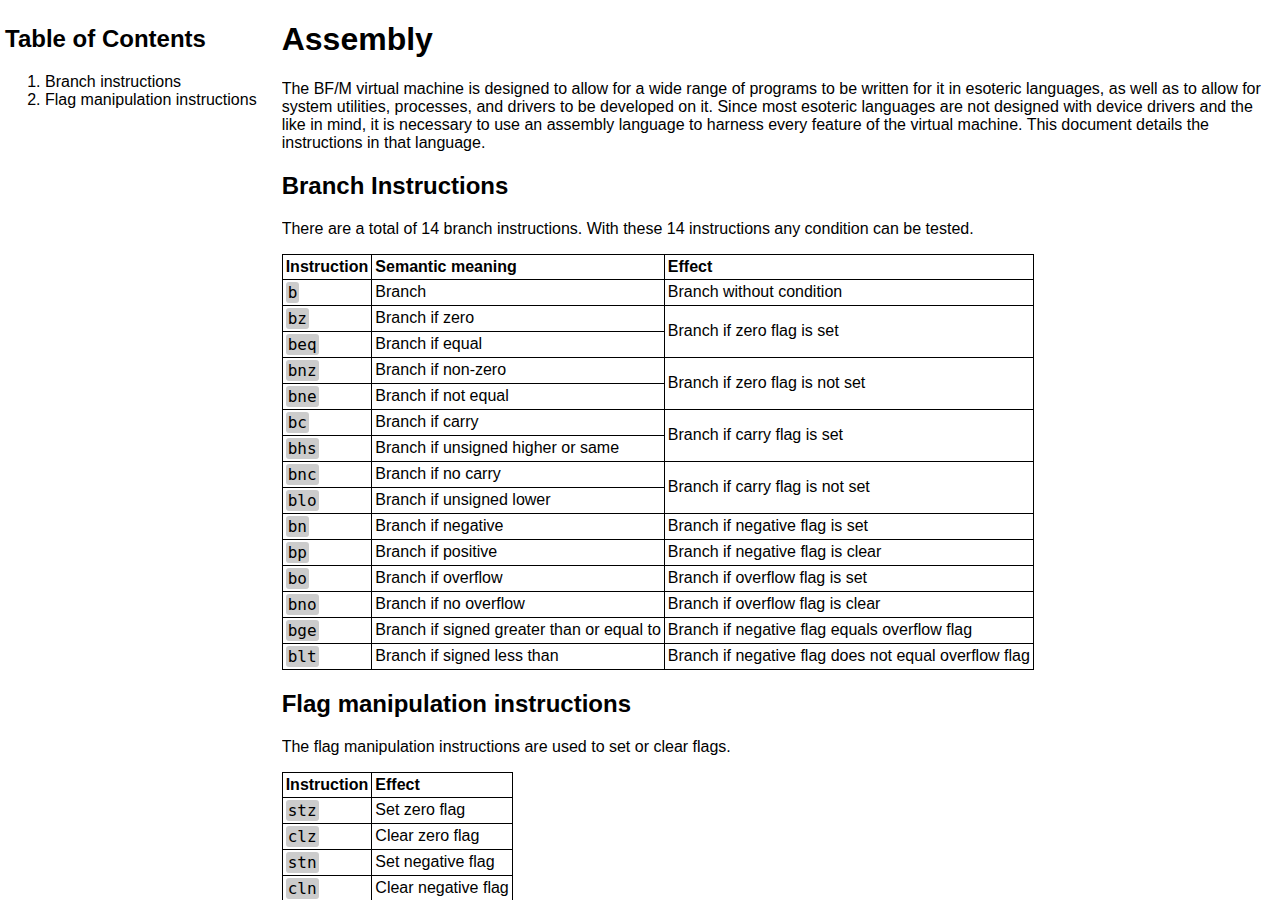
==== docs/asm.html @ 34627347 "Added more instructions and began documenting assembly" ====
<!DOCTYPE html>
<html>
	<head>
		<title>Assembly Docs</title>
		<link rel="stylesheet" type="text/css" href="docs.css" />
	</head>
	<body>
		<div class="toc">
			<h2>Table of Contents</h2>
			<ol>
				<li>Branch instructions</li>
				<li>Flag manipulation instructions</li>
			</ol>
		</div>
		<main>
			<h1>Assembly</h1>
			<p>
				The BF/M virtual machine is designed to allow for a wide range of programs to
				be written for it in esoteric languages, as well as to allow for system utilities,
				processes, and drivers to be developed on it. Since most esoteric languages are not
				designed with device drivers and the like in mind, it is necessary to use an assembly
				language to harness every feature of the virtual machine. This document details the
				instructions in that language.
			</p>

			<h2>Branch Instructions</h2>
			<p>
				There are a total of 14 branch instructions. With these 14 instructions any condition
				can be tested.
			</p>

			<table>
				<tr>
					<th>Instruction</th>
					<th>Semantic meaning</th>
					<th>Effect</th>
				</tr>
				<tr>
					<td><code>b</code></td>
					<td>Branch</td>
					<td>Branch without condition</td>
				</tr>

				<tr>
					<td><code>bz</code></td>
					<td>Branch if zero</td>
					<td rowspan="2">Branch if zero flag is set</td>
				</tr>
				<tr>
					<td><code>beq</code></td>
					<td>Branch if equal</td>
				</tr>

				<tr>
					<td><code>bnz</code></td>
					<td>Branch if non-zero</td>
					<td rowspan="2">Branch if zero flag is not set</td>
				</tr>
				<tr>
					<td><code>bne</code></td>
					<td>Branch if not equal</td>
				</tr>

				<tr>
					<td><code>bc</code></td>
					<td>Branch if carry</td>
					<td rowspan="2">Branch if carry flag is set</td>
				</tr>
				<tr>
					<td><code>bhs</code></td>
					<td>Branch if unsigned higher or same</td>
				</tr>

				<tr>
					<td><code>bnc</code></td>
					<td>Branch if no carry</td>
					<td rowspan="2">Branch if carry flag is not set</td>
				</tr>
				<tr>
					<td><code>blo</code></td>
					<td>Branch if unsigned lower</td>
				</tr>

				<tr>
					<td><code>bn</code></td>
					<td>Branch if negative</td>
					<td>Branch if negative flag is set</td>
				</tr>

				<tr>
					<td><code>bp</code></td>
					<td>Branch if positive</td>
					<td>Branch if negative flag is clear</td>
				</tr>

				<tr>
					<td><code>bo</code></td>
					<td>Branch if overflow</td>
					<td>Branch if overflow flag is set</td>
				</tr>

				<tr>
					<td><code>bno</code></td>
					<td>Branch if no overflow</td>
					<td>Branch if overflow flag is clear</td>
				</tr>

				<tr>
					<td><code>bge</code></td>
					<td>Branch if signed greater than or equal to</td>
					<td>Branch if negative flag equals overflow flag</td>
				</tr>

				<tr>
					<td><code>blt</code></td>
					<td>Branch if signed less than</td>
					<td>Branch if negative flag does not equal overflow flag</td>
				</tr>
			</table>

			<h2>Flag manipulation instructions</h2>
			<p>
				The flag manipulation instructions are used to set or clear flags.
			</p>

			<table>
				<tr>
					<th>Instruction</th>
					<th>Effect</th>
				</tr>
				<tr>
					<td><code>stz</code></td>
					<td>Set zero flag</td>
				</tr>
				<tr>
					<td><code>clz</code></td>
					<td>Clear zero flag</td>
				</tr>
				<tr>
					<td><code>stn</code></td>
					<td>Set negative flag</td>
				</tr>
				<tr>
					<td><code>cln</code></td>
					<td>Clear negative flag</td>
				</tr>
				<tr>
					<td><code>stc</code></td>
					<td>Set carry flag</td>
				</tr>
				<tr>
					<td><code>clc</code></td>
					<td>Clear carry flag</td>
				</tr>
				<tr>
					<td><code>sto</code></td>
					<td>Set overflow flag</td>
				</tr>
				<tr>
					<td><code>clo</code></td>
					<td>Clear overflow flag</td>
				</tr>
			</table>
		</main>
	</body>
</html>
---- docs/docs.css ----
body {
	margin: 0;
	padding: 0;

	font-family: sans-serif;
	display: grid;
	column-gap: 20px;
	overflow: hidden;
}

div.toc {
	padding: 5px;

	position: relative;
	grid-column: 1;
	overflow-y: scroll;
}

main {
	grid-column: 2;

	overflow-y: scroll;

	height: 100vh;
}

/* inline styles */

a {
	color: #007fdd;
	text-decoration-color: #007fdd00;

	transition: text-decoration-color 100ms linear;
}

a:visited {
	color: #8f00dd;
}

a:hover {
	text-decoration-color: #007fddff;
}

a:visited:hover {
	text-decoration-color: #8f00ddff;
}

code {
	padding: 1px 2px;
	border-radius: 3px;

	background-color: #ccc;
	font-size: large;
}

/* Tables */
table {
	border-collapse: collapse;
}


table th, table td {
	border: 1px solid black;
	padding: 3px;
	text-align: left;
}
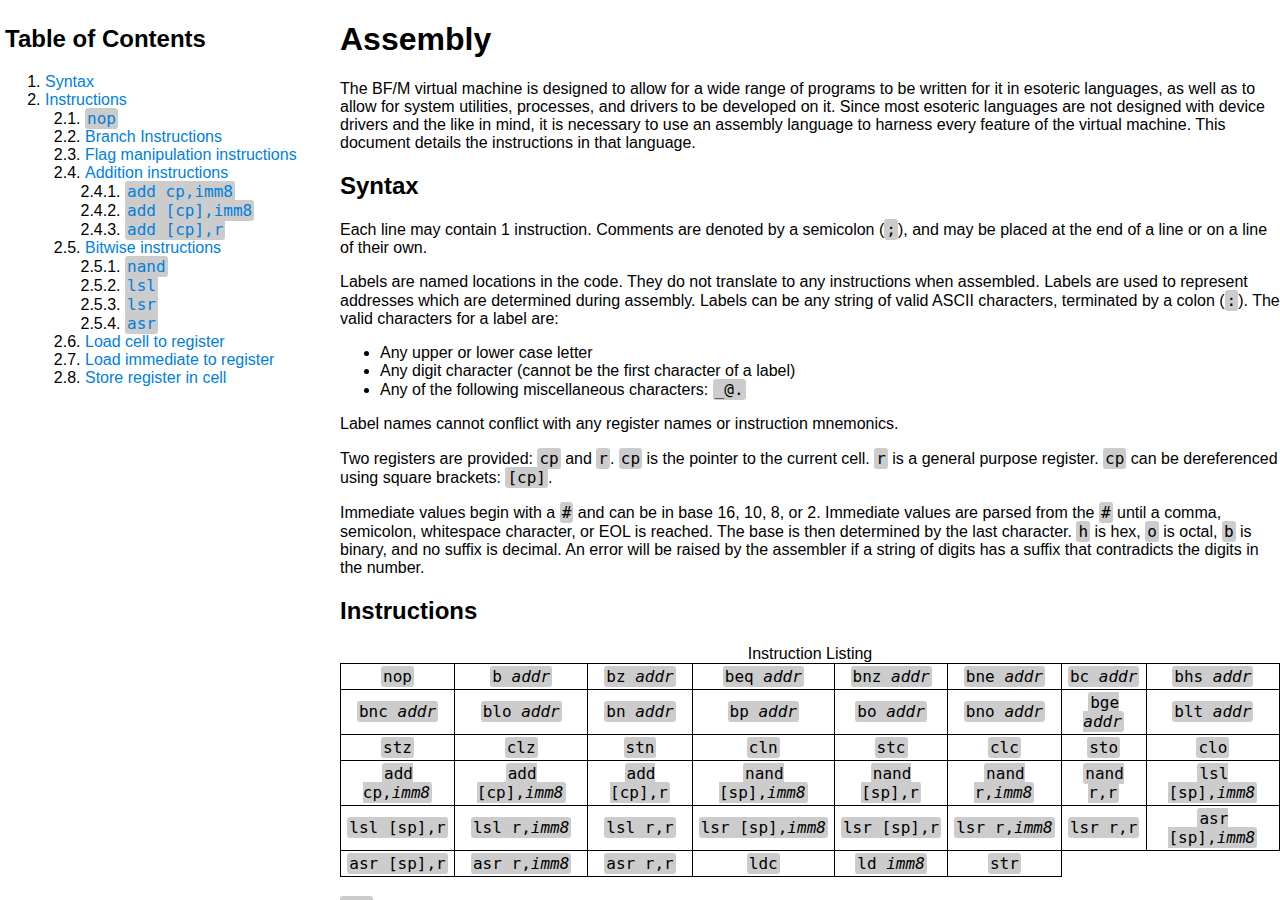
==== commit 8b391134: "Wrote a js library bc i felt like it" ====
--- a/docs/asm.html
+++ b/docs/asm.html
@@ -3,17 +3,12 @@
 	<head>
 		<title>Assembly Docs</title>
 		<link rel="stylesheet" type="text/css" href="docs.css" />
+		<script src="toc.js"></script>
 	</head>
 	<body>
-		<div class="toc">
-			<h2>Table of Contents</h2>
-			<ol>
-				<li>Branch instructions</li>
-				<li>Flag manipulation instructions</li>
-			</ol>
-		</div>
+		<div id="toc"></div>
 		<main>
-			<h1>Assembly</h1>
+			<h1 class="toc-exclude">Assembly</h1>
 			<p>
 				The BF/M virtual machine is designed to allow for a wide range of programs to
 				be written for it in esoteric languages, as well as to allow for system utilities,
@@ -23,7 +18,107 @@
 				instructions in that language.
 			</p>
 
-			<h2>Branch Instructions</h2>
+			<h2>Syntax</h2>
+			<p>
+				Each line may contain 1 instruction. Comments are denoted by a semicolon
+				(<code>;</code>), and may be placed at the end of a line or on a line of their own.
+			</p>
+			<p>
+				Labels are named locations in the code. They do not translate to any instructions
+				when assembled. Labels are used to represent addresses which are determined during
+				assembly. Labels can be any string of valid ASCII characters, terminated by a
+				colon (<code>:</code>). The valid characters for a label are:
+			</p>
+			<ul>
+				<li>Any upper or lower case letter</li>
+				<li>Any digit character (cannot be the first character of a label)</li>
+				<li>Any of the following miscellaneous characters: <code>_@.</code></li>
+			</ul>
+			<p>Label names cannot conflict with any register names or instruction mnemonics.</p>
+			<p>
+				Two registers are provided: <code>cp</code> and <code>r</code>. <code>cp</code> is
+				the pointer to the current cell. <code>r</code> is a general purpose register.
+				<code>cp</code> can be dereferenced using square brackets: <code>[cp]</code>.
+			</p>
+			<p>
+				Immediate values begin with a <code>#</code> and can be in base 16, 10, 8, or 2.
+				Immediate values are parsed from the <code>#</code> until a comma, semicolon,
+				whitespace character, or EOL is reached. The base is then determined by the last
+				character. <code>h</code> is hex, <code>o</code> is octal, <code>b</code> is
+				binary, and no suffix is decimal. An error will be raised by the assembler if a
+				string of digits has a suffix that contradicts the digits in the number.
+			</p>
+
+			<h2>Instructions</h2>
+
+			<table class="center">
+				<caption>Instruction Listing</caption>
+				<tr>
+					<td><code>nop</code></td>
+					<td><code>b <i>addr</i></code></td>
+					<td><code>bz <i>addr</i></code></td>
+					<td><code>beq <i>addr</i></code></td>
+					<td><code>bnz <i>addr</i></code></td>
+					<td><code>bne <i>addr</i></code></td>
+					<td><code>bc <i>addr</i></code></td>
+					<td><code>bhs <i>addr</i></code></td>
+				</tr>
+				<tr>
+					<td><code>bnc <i>addr</i></code></td>
+					<td><code>blo <i>addr</i></code></td>
+					<td><code>bn <i>addr</i></code></td>
+					<td><code>bp <i>addr</i></code></td>
+					<td><code>bo <i>addr</i></code></td>
+					<td><code>bno <i>addr</i></code></td>
+					<td><code>bge <i>addr</i></code></td>
+					<td><code>blt <i>addr</i></code></td>
+				</tr>
+				<tr>
+					<td><code>stz</code></td>
+					<td><code>clz</code></td>
+					<td><code>stn</code></td>
+					<td><code>cln</code></td>
+					<td><code>stc</code></td>
+					<td><code>clc</code></td>
+					<td><code>sto</code></td>
+					<td><code>clo</code></td>
+				</tr>
+				<tr>
+					<td><code>add cp,<i>imm8</i></code></td>
+					<td><code>add [cp],<i>imm8</i></code></td>
+					<td><code>add [cp],r</code></td>
+					<td><code>nand [sp],<i>imm8</i></code></td>
+					<td><code>nand [sp],r</code></td>
+					<td><code>nand r,<i>imm8</i></code></td>
+					<td><code>nand r,r</code></td>
+					<td><code>lsl [sp],<i>imm8</i></code></td>
+				</tr>
+				<tr>
+					<td><code>lsl [sp],r</code></td>
+					<td><code>lsl r,<i>imm8</i></code></td>
+					<td><code>lsl r,r</code></td>
+					<td><code>lsr [sp],<i>imm8</i></code></td>
+					<td><code>lsr [sp],r</code></td>
+					<td><code>lsr r,<i>imm8</i></code></td>
+					<td><code>lsr r,r</code></td>
+					<td><code>asr [sp],<i>imm8</i></code></td>
+				</tr>
+				<tr>
+					<td><code>asr [sp],r</code></td>
+					<td><code>asr r,<i>imm8</i></code></td>
+					<td><code>asr r,r</code></td>
+					<td><code>ldc</code></td>
+					<td><code>ld <i>imm8</i></code></td>
+					<td><code>str</code></td>
+				</tr>
+			</table>
+
+			<h3><code>nop</code></h3>
+			<p>
+				Does nothing.
+			</p>
+
+			<h3>Branch Instructions</h3>
 			<p>
 				There are a total of 14 branch instructions. With these 14 instructions any condition
 				can be tested.
@@ -118,7 +213,7 @@
 				</tr>
 			</table>
 
-			<h2>Flag manipulation instructions</h2>
+			<h3>Flag manipulation instructions</h3>
 			<p>
 				The flag manipulation instructions are used to set or clear flags.
 			</p>
@@ -161,6 +256,107 @@
 					<td>Clear overflow flag</td>
 				</tr>
 			</table>
+
+			<h3>Addition instructions</h3>
+
+			<h4><code>add cp,imm8</code></h4>
+			<p>
+				Adds a signed 8-bit immediate value to the cell pointer.
+			</p>
+
+			<h4><code>add [cp],imm8</code></h4>
+			<p>
+				Adds a signed 8-bit immediate value to the current cell.
+			</p>
+
+			<h4><code>add [cp],r</code></h4>
+			<p>
+				Adds <code>r</code> to current cell.
+			</p>
+
+			<h3>Bitwise instructions</h3>
+			<p>
+				There are four bitwise instructions: <span title="Really i only needed to give you NAND but i chose to be kind and not force you to implement bit shifts with NAND instructions">
+				NAND, left shift, logical right shift, and arithmetic right shift.</span>
+			</p>
+			<p>
+				All bitwise instructions take two operands. The first operand is the left hand operand
+				and the destination of the operation. It can be either <code>[sp]</code> or
+				<code>r</code>. The second operand is the right hand operand, and may be either
+				<code>r</code> or an immediate byte.
+			</p>
+
+			<h4><code>nand</code></h4>
+			<p>
+				The <code>nand</code> instruction performs a bitwise NAND.
+			</p>
+
+			<table>
+				<caption>NAND truth table</caption>
+				<tr>
+					<th>Input A</th>
+					<th>Input B</th>
+					<th>Output</th>
+				</tr>
+				<tr>
+					<td><code>0</code></td>
+					<td><code>0</code></td>
+					<td><code>1</code></td>
+				</tr>
+				<tr>
+					<td><code>0</code></td>
+					<td><code>1</code></td>
+					<td><code>1</code></td>
+				</tr>
+				<tr>
+					<td><code>1</code></td>
+					<td><code>0</code></td>
+					<td><code>1</code></td>
+				</tr>
+				<tr>
+					<td><code>1</code></td>
+					<td><code>1</code></td>
+					<td><code>0</code></td>
+				</tr>
+			</table>
+
+			<p>
+				The NAND gate is a universal logic gate, and thus the <code>nand</code> instruction
+				can be used to construct any other logic instruction. See
+				<a target="_blank" href="https://en.wikipedia.org/wiki/NAND_logic#Making_other_gates_by_using_NAND_gates">here</a>
+				for details on making other gates using NAND.
+			</p>
+
+			<h4><code>lsl</code></h4>
+			<p>
+				The <code>lsl</code> instruction performs a logical left shift.
+			</p>
+
+			<h4><code>lsr</code></h4>
+			<p>
+				The <code>lsr</code> instruction performs a logical right shift.
+			</p>
+
+			<h4><code>asr</code></h4>
+			<p>
+				The <code>asr</code> instruction performs an arithmetic right shift.
+			</p>
+
+			<h3>Load cell to register</h3>
+			<p>
+				The <code>ldc</code> instruction loads the value in the current cell into
+				<code>r</code>.
+			</p>
+
+			<h3>Load immediate to register</h3>
+			<p>
+				The <code>ld</code> instruction loads an immediate byte into <code>r</code>.
+			</p>
+
+			<h3>Store register in cell</h3>
+			<p>
+				The <code>str</code> instruction stores <code>r</code> in the current cell.
+			</p>
 		</main>
 	</body>
 </html>--- a/docs/docs.css
+++ b/docs/docs.css
@@ -3,17 +3,11 @@
 	padding: 0;
 
 	font-family: sans-serif;
+	overflow: hidden;
+
 	display: grid;
+	grid-template-columns: 20rem 1fr;
 	column-gap: 20px;
-	overflow: hidden;
-}
-
-div.toc {
-	padding: 5px;
-
-	position: relative;
-	grid-column: 1;
-	overflow-y: scroll;
 }
 
 main {
@@ -58,9 +52,33 @@
 	border-collapse: collapse;
 }
 
-
 table th, table td {
 	border: 1px solid black;
 	padding: 3px;
 	text-align: left;
 }
+
+table.center th, table.center td {
+	text-align: center;
+}
+
+/* Table of contents */
+#toc {
+	padding: 5px;
+
+	position: relative;
+	grid-column: 1;
+	overflow-y: scroll;
+}
+
+#toc ol {
+	counter-reset: subsections;
+}
+
+#toc li {
+	counter-increment: subsections;
+}
+
+#toc li::marker {
+	content: counters(subsections, ".") ". ";
+}
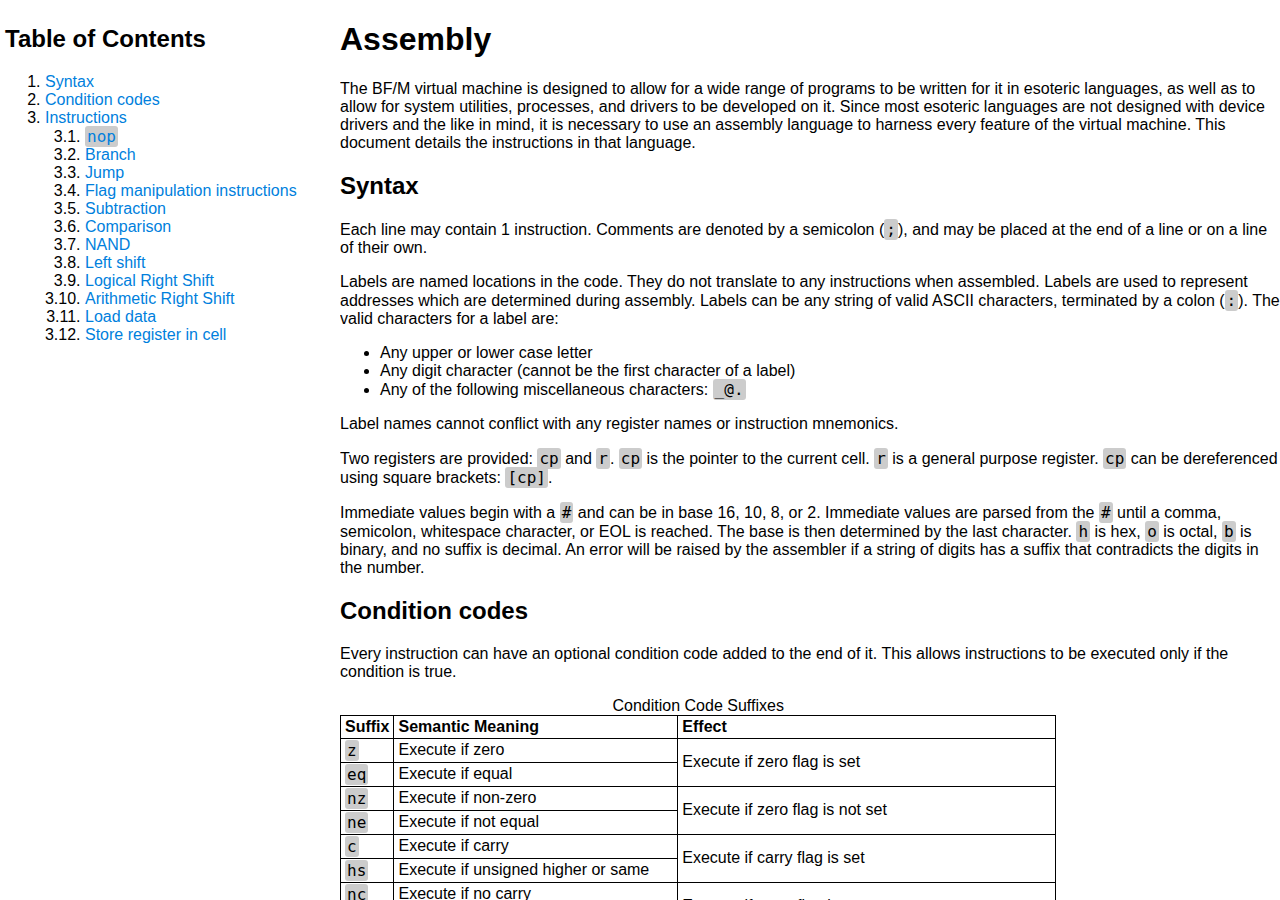
==== commit b9cbd5a3: "Redesigned virtual machine and assembly language" ====
--- a/docs/asm.html
+++ b/docs/asm.html
@@ -49,6 +49,97 @@
 				string of digits has a suffix that contradicts the digits in the number.
 			</p>
 
+			<h2>Condition codes</h2>
+			<p>
+				Every instruction can have an optional condition code added to
+				the end of it. This allows instructions to be executed only if
+				the condition is true.
+			</p>
+
+			<table>
+				<caption>Condition Code Suffixes</caption>
+				<tr>
+					<th>Suffix</th>
+					<th>Semantic Meaning</th>
+					<th>Effect</th>
+				</tr>
+				<tr>
+					<td><code>z</code></td>
+					<td>Execute if zero</td>
+					<td rowspan="2">Execute if zero flag is set</td>
+				</tr>
+				<tr>
+					<td><code>eq</code></td>
+					<td>Execute if equal</td>
+				</tr>
+
+				<tr>
+					<td><code>nz</code></td>
+					<td>Execute if non-zero</td>
+					<td rowspan="2">Execute if zero flag is not set</td>
+				</tr>
+				<tr>
+					<td><code>ne</code></td>
+					<td>Execute if not equal</td>
+				</tr>
+
+				<tr>
+					<td><code>c</code></td>
+					<td>Execute if carry</td>
+					<td rowspan="2">Execute if carry flag is set</td>
+				</tr>
+				<tr>
+					<td><code>hs</code></td>
+					<td>Execute if unsigned higher or same</td>
+				</tr>
+
+				<tr>
+					<td><code>nc</code></td>
+					<td>Execute if no carry</td>
+					<td rowspan="2">Execute if carry flag is not set</td>
+				</tr>
+				<tr>
+					<td><code>lo</code></td>
+					<td>Execute if unsigned lower</td>
+				</tr>
+
+				<tr>
+					<td><code>n</code></td>
+					<td>Execute if negative</td>
+					<td>Execute if negative flag is set</td>
+				</tr>
+
+				<tr>
+					<td><code>p</code></td>
+					<td>Execute if positive</td>
+					<td>Execute if negative flag is not set</td>
+				</tr>
+
+				<tr>
+					<td><code>o</code></td>
+					<td>Execute if overflow</td>
+					<td>Execute if overflow flag is set</td>
+				</tr>
+
+				<tr>
+					<td><code>no</code></td>
+					<td>Execute if no overflow</td>
+					<td>Execute if overflow flag is not set</td>
+				</tr>
+
+				<tr>
+					<td><code>ge</code></td>
+					<td>Execute if signed greater than or equal</td>
+					<td>Execute if negative flag equals overflow flag</td>
+				</tr>
+
+				<tr>
+					<td><code>lt</code></td>
+					<td>Execute if signed less than</td>
+					<td>Execute if negative flag does not equal overflow flag</td>
+				</tr>
+			</table>
+
 			<h2>Instructions</h2>
 
 			<table class="center">
@@ -115,105 +206,39 @@
 
 			<h3><code>nop</code></h3>
 			<p>
-				Does nothing.
-			</p>
-
-			<h3>Branch Instructions</h3>
-			<p>
-				There are a total of 14 branch instructions. With these 14 instructions any condition
-				can be tested.
-			</p>
-
-			<table>
-				<tr>
-					<th>Instruction</th>
-					<th>Semantic meaning</th>
-					<th>Effect</th>
-				</tr>
-				<tr>
-					<td><code>b</code></td>
-					<td>Branch</td>
-					<td>Branch without condition</td>
-				</tr>
-
-				<tr>
-					<td><code>bz</code></td>
-					<td>Branch if zero</td>
-					<td rowspan="2">Branch if zero flag is set</td>
-				</tr>
-				<tr>
-					<td><code>beq</code></td>
-					<td>Branch if equal</td>
-				</tr>
-
-				<tr>
-					<td><code>bnz</code></td>
-					<td>Branch if non-zero</td>
-					<td rowspan="2">Branch if zero flag is not set</td>
-				</tr>
-				<tr>
-					<td><code>bne</code></td>
-					<td>Branch if not equal</td>
-				</tr>
-
-				<tr>
-					<td><code>bc</code></td>
-					<td>Branch if carry</td>
-					<td rowspan="2">Branch if carry flag is set</td>
-				</tr>
-				<tr>
-					<td><code>bhs</code></td>
-					<td>Branch if unsigned higher or same</td>
-				</tr>
-
-				<tr>
-					<td><code>bnc</code></td>
-					<td>Branch if no carry</td>
-					<td rowspan="2">Branch if carry flag is not set</td>
-				</tr>
-				<tr>
-					<td><code>blo</code></td>
-					<td>Branch if unsigned lower</td>
-				</tr>
-
-				<tr>
-					<td><code>bn</code></td>
-					<td>Branch if negative</td>
-					<td>Branch if negative flag is set</td>
-				</tr>
-
-				<tr>
-					<td><code>bp</code></td>
-					<td>Branch if positive</td>
-					<td>Branch if negative flag is clear</td>
-				</tr>
-
-				<tr>
-					<td><code>bo</code></td>
-					<td>Branch if overflow</td>
-					<td>Branch if overflow flag is set</td>
-				</tr>
-
-				<tr>
-					<td><code>bno</code></td>
-					<td>Branch if no overflow</td>
-					<td>Branch if overflow flag is clear</td>
-				</tr>
-
-				<tr>
-					<td><code>bge</code></td>
-					<td>Branch if signed greater than or equal to</td>
-					<td>Branch if negative flag equals overflow flag</td>
-				</tr>
-
-				<tr>
-					<td><code>blt</code></td>
-					<td>Branch if signed less than</td>
-					<td>Branch if negative flag does not equal overflow flag</td>
-				</tr>
-			</table>
+				Does nothing. This pseudo-instruction can assemble to any
+				instruction, but will always have a condition code of
+				<code>0h</code>. Usually assemblers will pick the shortest
+				possible instruction, however they can choose longer ones for
+				padding.
+			</p>
+
+			<h3>Branch</h3>
+			<code class="subheading">b <i>label</i></code>
+			<p>
+				<code>b</code>, the branch instruction, branches to a label
+				using a pc-relative offset.
+			</p>
+
+			<h3>Jump</h3>
+			<code class="subheading">j <i>addr</i></code>
+			<p>
+				<code>j</code>, the jump instruction, jumps to a label or
+				address by setting the value of <code>pc</code>.
+			</p>
 
 			<h3>Flag manipulation instructions</h3>
+			<code class="subheading">
+				stz<br>
+				stn<br>
+				stc<br>
+				sto<br>
+				clz<br>
+				cln<br>
+				clc<br>
+				clo
+			</code>
+
 			<p>
 				The flag manipulation instructions are used to set or clear flags.
 			</p>
@@ -257,106 +282,144 @@
 				</tr>
 			</table>
 
-			<h3>Addition instructions</h3>
-
-			<h4><code>add cp,imm8</code></h4>
-			<p>
-				Adds a signed 8-bit immediate value to the cell pointer.
-			</p>
-
-			<h4><code>add [cp],imm8</code></h4>
-			<p>
-				Adds a signed 8-bit immediate value to the current cell.
-			</p>
-
-			<h4><code>add [cp],r</code></h4>
-			<p>
-				Adds <code>r</code> to current cell.
-			</p>
-
-			<h3>Bitwise instructions</h3>
-			<p>
-				There are four bitwise instructions: <span title="Really i only needed to give you NAND but i chose to be kind and not force you to implement bit shifts with NAND instructions">
-				NAND, left shift, logical right shift, and arithmetic right shift.</span>
-			</p>
-			<p>
-				All bitwise instructions take two operands. The first operand is the left hand operand
-				and the destination of the operation. It can be either <code>[sp]</code> or
-				<code>r</code>. The second operand is the right hand operand, and may be either
-				<code>r</code> or an immediate byte.
-			</p>
-
-			<h4><code>nand</code></h4>
-			<p>
-				The <code>nand</code> instruction performs a bitwise NAND.
-			</p>
-
-			<table>
-				<caption>NAND truth table</caption>
-				<tr>
-					<th>Input A</th>
-					<th>Input B</th>
-					<th>Output</th>
-				</tr>
-				<tr>
-					<td><code>0</code></td>
-					<td><code>0</code></td>
-					<td><code>1</code></td>
-				</tr>
-				<tr>
-					<td><code>0</code></td>
-					<td><code>1</code></td>
-					<td><code>1</code></td>
-				</tr>
-				<tr>
-					<td><code>1</code></td>
-					<td><code>0</code></td>
-					<td><code>1</code></td>
-				</tr>
-				<tr>
-					<td><code>1</code></td>
-					<td><code>1</code></td>
-					<td><code>0</code></td>
-				</tr>
-			</table>
-
-			<p>
-				The NAND gate is a universal logic gate, and thus the <code>nand</code> instruction
-				can be used to construct any other logic instruction. See
-				<a target="_blank" href="https://en.wikipedia.org/wiki/NAND_logic#Making_other_gates_by_using_NAND_gates">here</a>
-				for details on making other gates using NAND.
-			</p>
-
-			<h4><code>lsl</code></h4>
-			<p>
-				The <code>lsl</code> instruction performs a logical left shift.
-			</p>
-
-			<h4><code>lsr</code></h4>
-			<p>
-				The <code>lsr</code> instruction performs a logical right shift.
-			</p>
-
-			<h4><code>asr</code></h4>
-			<p>
-				The <code>asr</code> instruction performs an arithmetic right shift.
-			</p>
-
-			<h3>Load cell to register</h3>
-			<p>
-				The <code>ldc</code> instruction loads the value in the current cell into
-				<code>r</code>.
-			</p>
-
-			<h3>Load immediate to register</h3>
-			<p>
-				The <code>ld</code> instruction loads an immediate byte into <code>r</code>.
+			<h3>Subtraction</h3>
+			<code class="subheading">sub dst,src</code>
+			<p>
+				<code>sub dst,src</code> &rarr; <code>dst = dst - src</code>
+			</p>
+			<p>
+				<code>dst</code> is the left hand operand and destination of
+				the subtraction. It can be one of <code>dr</code>,
+				<code>cp</code>, or <code>cp</code>.
+			</p>
+			<p>
+				<code>src</code> is the right hand operand of the subtraction.
+				It can be one of <code>dr</code>, <code>[cp]</code>, or an
+				immediate 16-bit value.
+			</p>
+
+			<h3>Comparison</h3>
+			<code class="subheading">cmp op1,op2</code>
+			<p>
+				The comparison instruction compares two values.
+			</p>
+
+			<h3>NAND</h3>
+			<code class="subheading">
+				nand dst,src<br>
+				nandt dst,src
+			</code>
+
+			<p>
+				Performs bitwise NAND on <code>dst</code> and <code>src</code>.
+				<code>dst = dst &uarr; src</code>
+			</p>
+			<p>
+				<code>dst</code> may be either <code>[cp]</code> or
+				<code>dr</code>
+			</p>
+			<p>
+				<code>src</code> may be either <code>dr</code> or an immediate
+				16-bit value.
+			</p>
+			<p>
+				<code>nandt</code> stands for NAND-test. It performs the
+				operation and updates flags, but doesn't store the result.
+			</p>
+
+			<h3>Left shift</h3>
+			<code class="subheading">
+				lsl src,dst<br>
+				lslt src,dst
+			</code>
+
+			<p>
+				Shifts <code>dst</code> left by <code>src</code> bits.
+				<code>dst = dst &lt;&lt; src</code>
+			</p>
+			<p>
+				<code>dst</code> may be either <code>[cp]</code> or
+				<code>dr</code>
+			</p>
+			<p>
+				<code>src</code> may be either <code>dr</code> or an immediate
+				16-bit value.
+			</p>
+			<p>
+				<code>lslt</code> stands for left-shift-test. It performs the
+				operation and updates flags, but doesn't store the result.
+			</p>
+
+			<h3>Logical Right Shift</h3>
+			<code class="subheading">
+				lsl src,dst<br>
+				lsrt src,dst
+			</code>
+
+			<p>
+				Shifts <code>dst</code> right by <code>src</code> bits, filling
+				the rightmost bits with zeroes.
+				<code>dst = dst &gt;&gt;&gt; src</code>
+			</p>
+			<p>
+				<code>dst</code> may be either <code>[cp]</code> or
+				<code>dr</code>
+			</p>
+			<p>
+				<code>src</code> may be either <code>dr</code> or an immediate
+				16-bit value.
+			</p>
+			<p>
+				<code>lsrt</code> stands for logical-right-shift-test. It
+				performs the operation and updates flags, but doesn't store the
+				result.
+			</p>
+
+			<h3>Arithmetic Right Shift</h3>
+			<code class="subheading">
+				asr src,dst<br>
+				asrt src,dst
+			</code>
+
+			<p>
+				Shifts <code>dst</code> right by <code>src</code> bits, filling
+				the rightmost bits copies of the original most significant bit.
+				<code>dst = dst &gt;&gt; src</code>
+			</p>
+			<p>
+				<code>dst</code> may be either <code>[cp]</code> or
+				<code>dr</code>
+			</p>
+			<p>
+				<code>src</code> may be either <code>dr</code> or an immediate
+				16-bit value.
+			</p>
+			<p>
+				<code>asrt</code> stands for arithmetic-right-shift-test. It
+				performs the operation and updates flags, but doesn't store the
+				result.
+			</p>
+
+			<h3>Load data</h3>
+			<code class="subheading">
+				ld dst,src
+			</code>
+
+			<p>
+				Loads data from <code>src</code> to <code>dst</code>.
+			</p>
+			<p>
+				<code>dst</code> can be one of <code>dr</code>.
+			</p>
+			<p>
+				<code>src</code> can be one of <code>[cp]</code>, or an
+				immediate 16-bit value.
 			</p>
 
 			<h3>Store register in cell</h3>
 			<p>
-				The <code>str</code> instruction stores <code>r</code> in the current cell.
+				The <code>str</code> instruction stores <code>dr</code> in the current cell.
 			</p>
 		</main>
 	</body>
-</html>+</html>
--- a/docs/docs.css
+++ b/docs/docs.css
@@ -24,7 +24,7 @@
 	color: #007fdd;
 	text-decoration-color: #007fdd00;
 
-	transition: text-decoration-color 100ms linear;
+	transition: text-decoration-color 75ms linear;
 }
 
 a:visited {
@@ -47,6 +47,13 @@
 	font-size: large;
 }
 
+code.subheading {
+	display: block;
+	max-width: 99%;
+	font-size: x-large;
+	margin-bottom: 1.8em;
+}
+
 /* Tables */
 table {
 	border-collapse: collapse;
@@ -54,7 +61,7 @@
 
 table th, table td {
 	border: 1px solid black;
-	padding: 3px;
+	padding: 2px 4px;
 	text-align: left;
 }
 
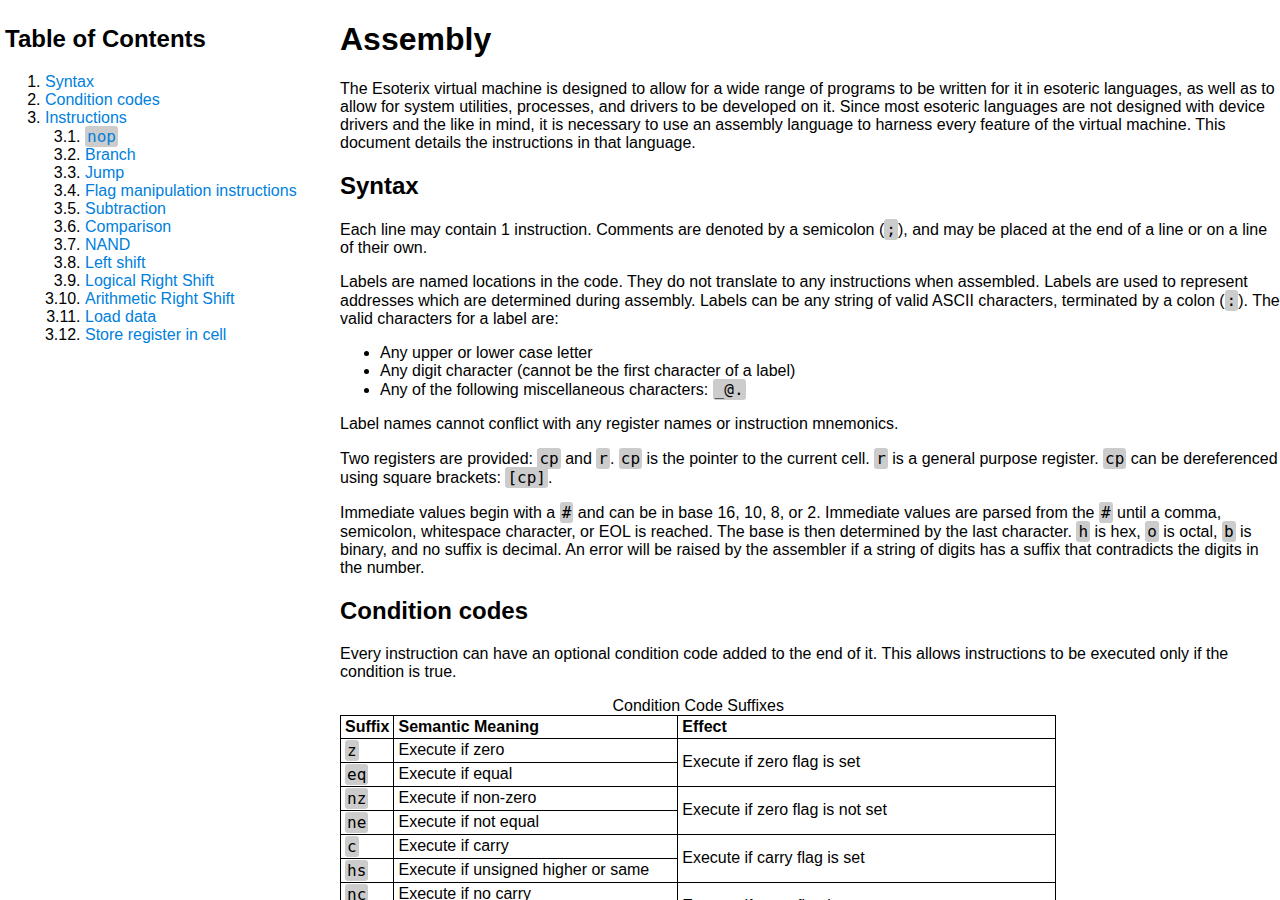
==== commit 00f3c669: "Add index page and misc. updates & improvements" ====
--- a/docs/asm.html
+++ b/docs/asm.html
@@ -10,7 +10,7 @@
 		<main>
 			<h1 class="toc-exclude">Assembly</h1>
 			<p>
-				The BF/M virtual machine is designed to allow for a wide range of programs to
+				The Esoterix virtual machine is designed to allow for a wide range of programs to
 				be written for it in esoteric languages, as well as to allow for system utilities,
 				processes, and drivers to be developed on it. Since most esoteric languages are not
 				designed with device drivers and the like in mind, it is necessary to use an assembly
